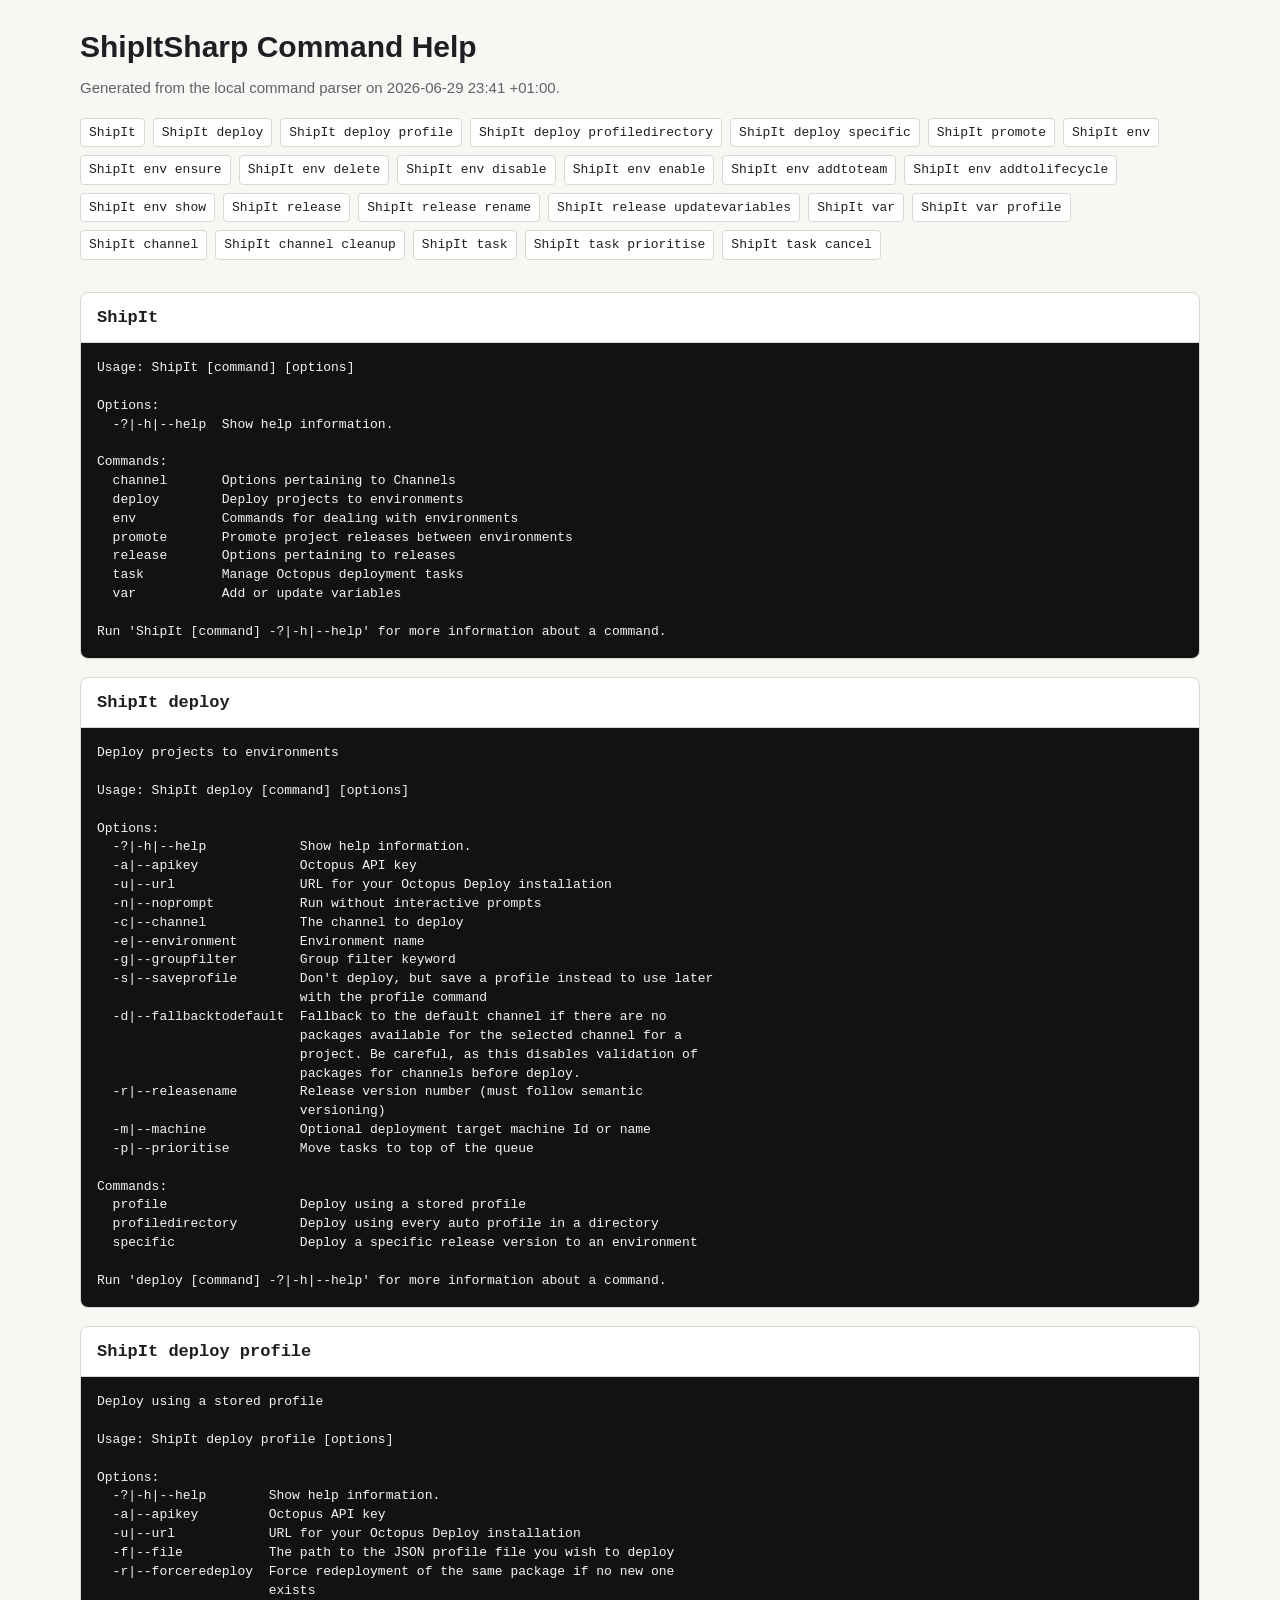
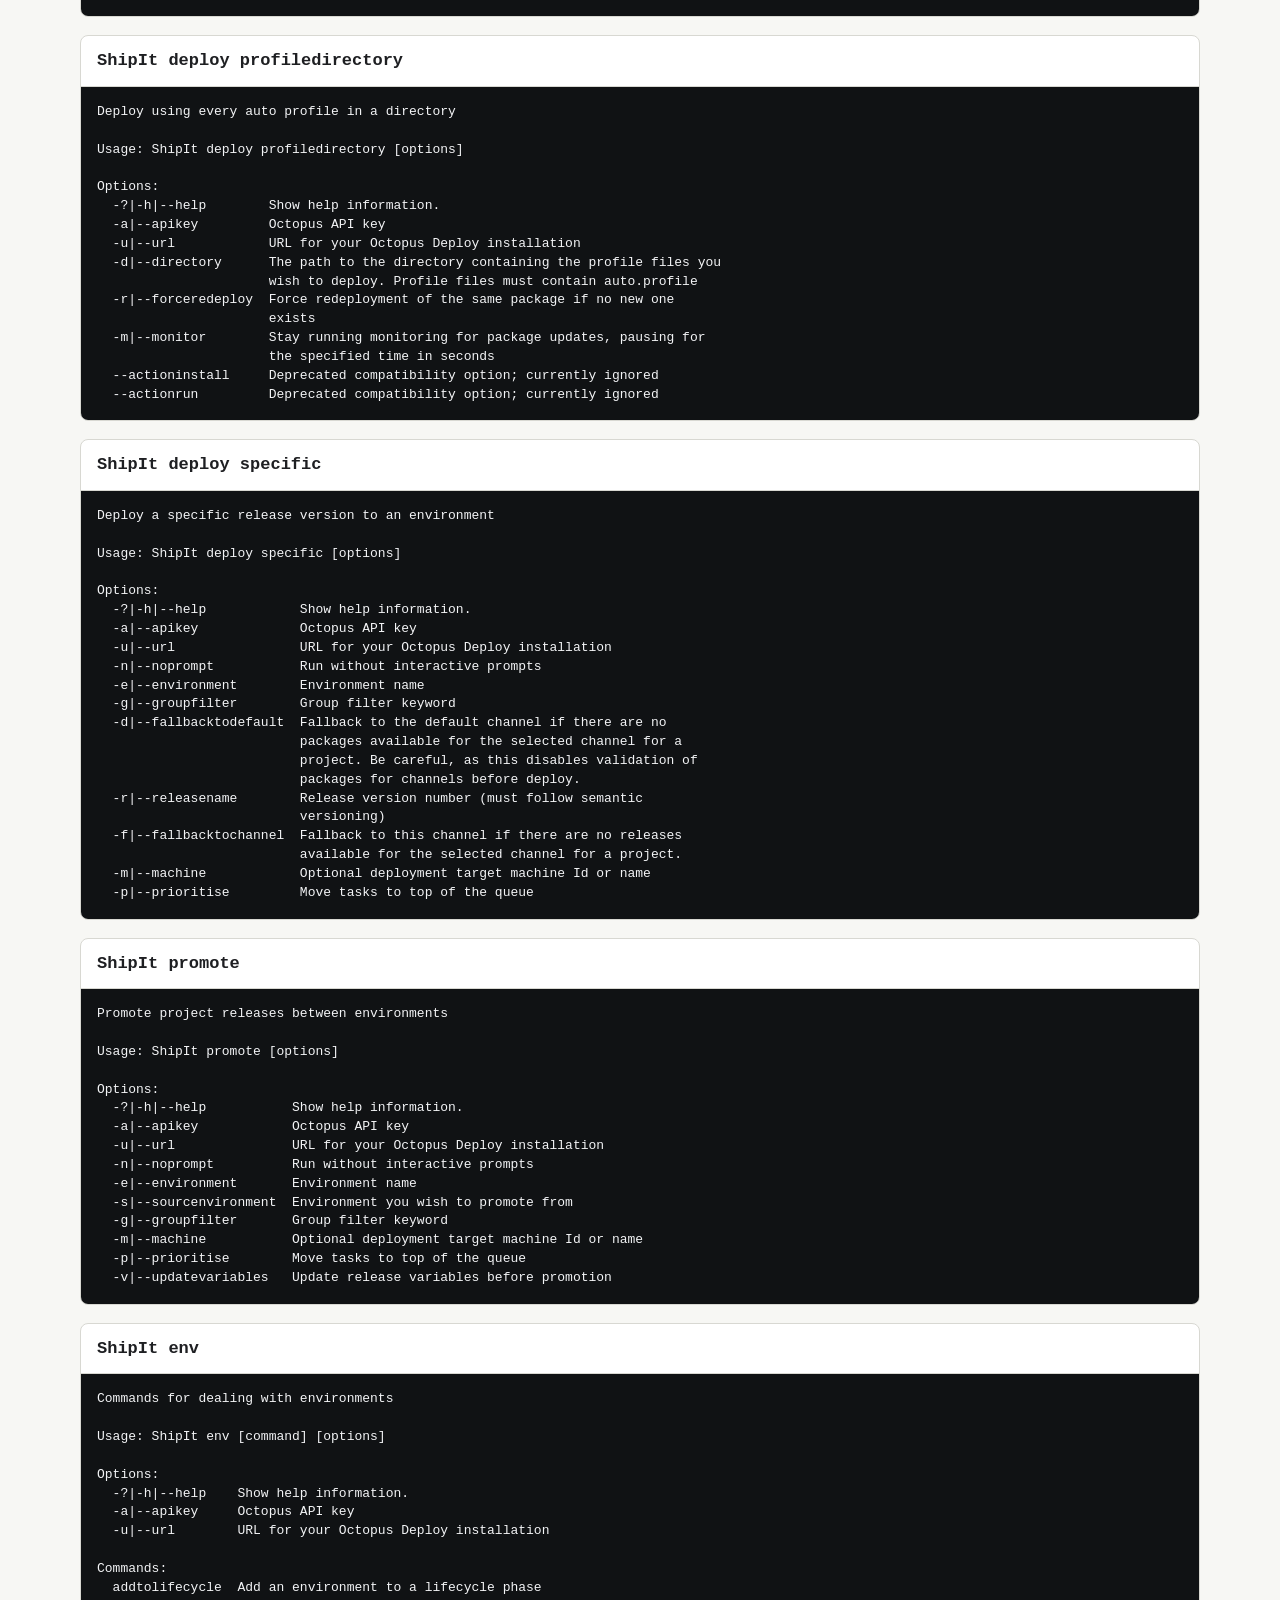
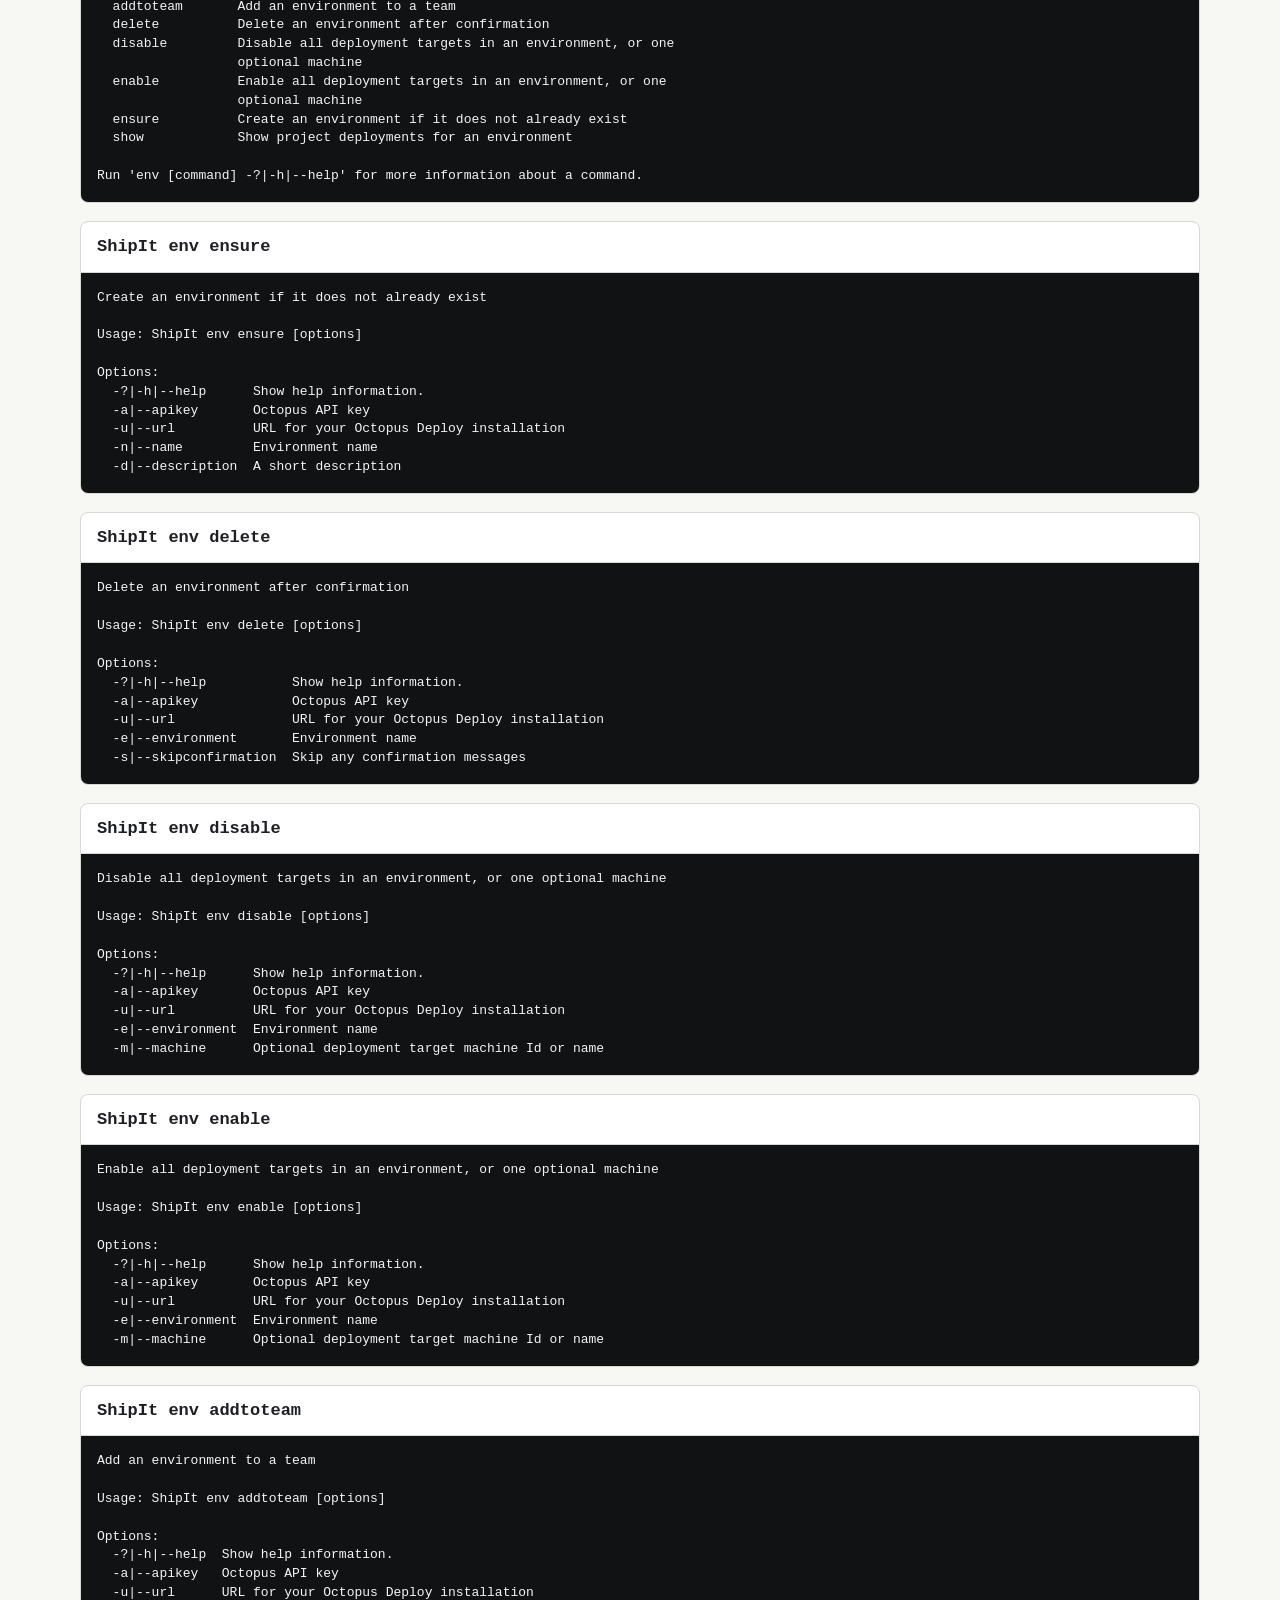
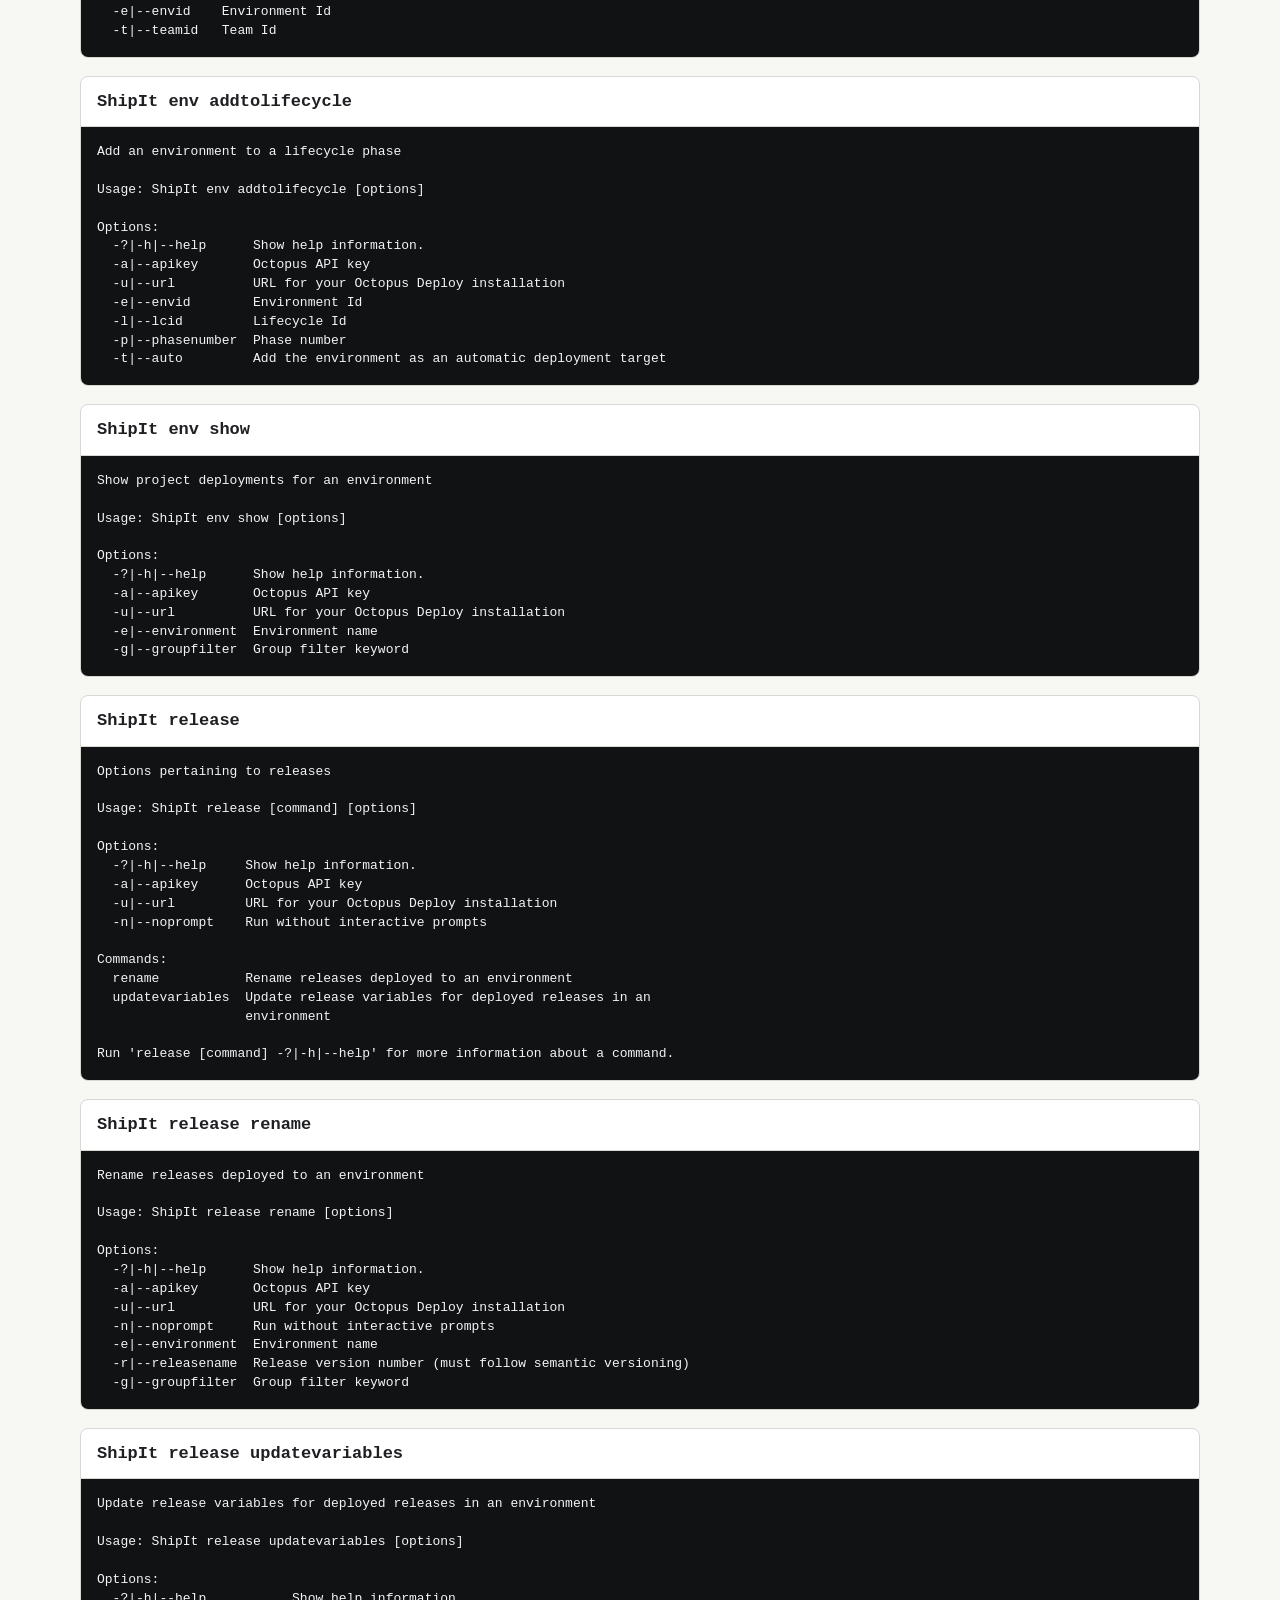
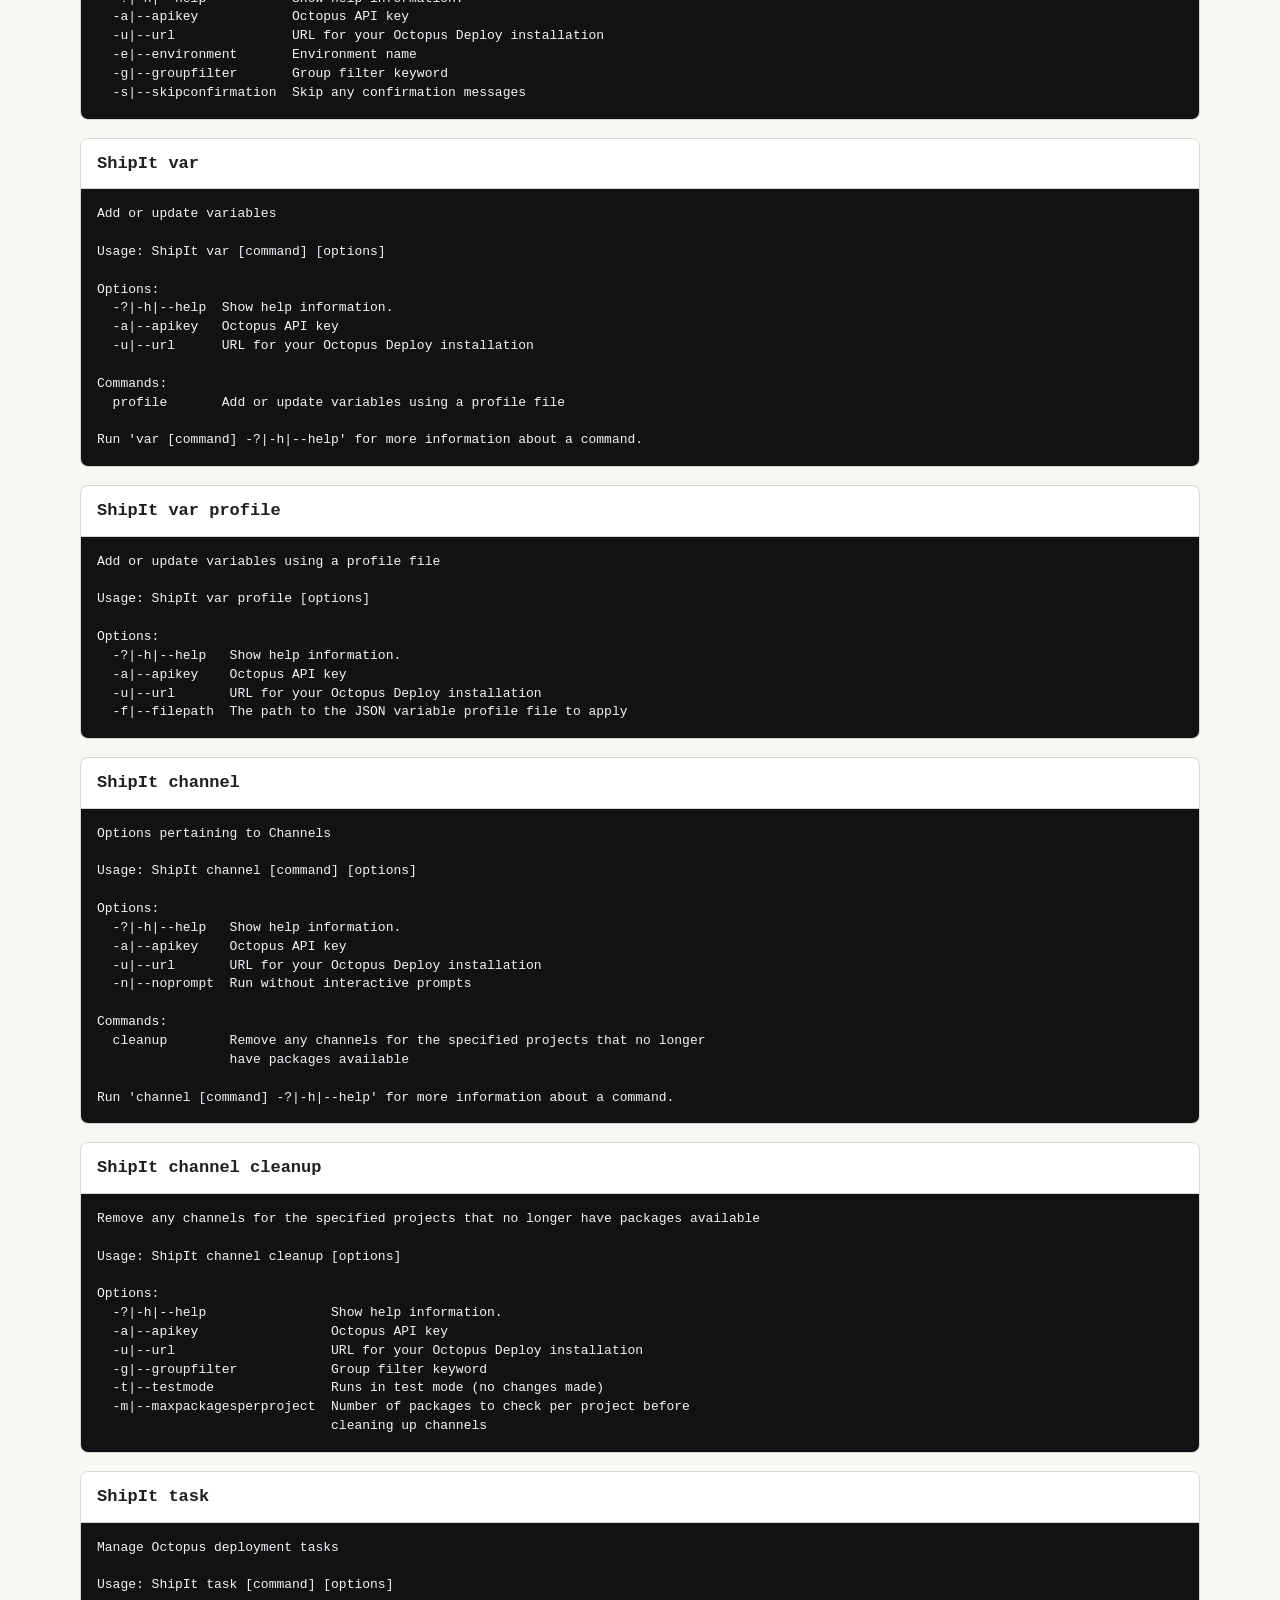
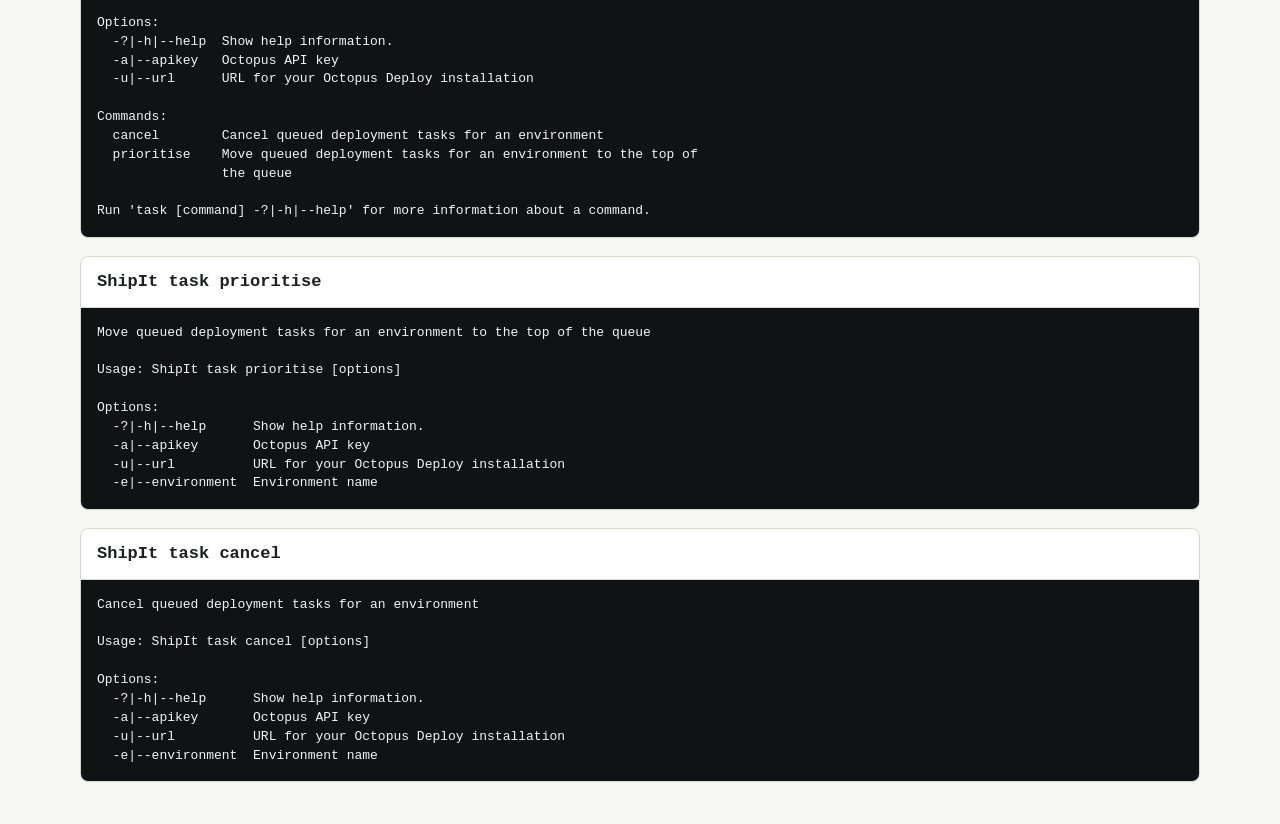
==== docs/command-help.html @ e563036b "Document command help output" ====
<!doctype html>
<html lang="en">
<head>
  <meta charset="utf-8">
  <meta name="viewport" content="width=device-width, initial-scale=1">
  <title>ShipItSharp Command Help</title>
  <style>
    :root { color-scheme: light dark; --bg: #f7f7f4; --text: #1e1f22; --muted: #5f6368; --panel: #ffffff; --border: #d8d8d2; --code: #101214; --codeText: #f3f4f6; }
    @media (prefers-color-scheme: dark) { :root { --bg: #151719; --text: #f1f3f4; --muted: #a8adb2; --panel: #202327; --border: #34383d; --code: #0b0d0f; --codeText: #e8eaed; } }
    body { margin: 0; font: 15px/1.5 -apple-system, BlinkMacSystemFont, 'Segoe UI', sans-serif; background: var(--bg); color: var(--text); }
    header, main { max-width: 1120px; margin: 0 auto; padding: 24px; }
    header { padding-bottom: 8px; }
    h1 { margin: 0 0 8px; font-size: 30px; }
    .meta { color: var(--muted); margin: 0; }
    nav { display: flex; flex-wrap: wrap; gap: 8px; margin-top: 18px; }
    nav a { color: inherit; text-decoration: none; border: 1px solid var(--border); background: var(--panel); border-radius: 4px; padding: 4px 8px; font-family: ui-monospace, SFMono-Regular, Menlo, monospace; font-size: 13px; }
    section { background: var(--panel); border: 1px solid var(--border); border-radius: 8px; margin: 0 0 18px; overflow: hidden; }
    h2 { margin: 0; padding: 12px 16px; border-bottom: 1px solid var(--border); font-size: 17px; font-family: ui-monospace, SFMono-Regular, Menlo, monospace; }
    pre { margin: 0; padding: 16px; overflow: auto; background: var(--code); color: var(--codeText); font: 13px/1.45 ui-monospace, SFMono-Regular, Menlo, Consolas, monospace; }
  </style>
</head>
<body>
  <header>
    <h1>ShipItSharp Command Help</h1>
    <p class="meta">Generated from the local command parser on 2026-06-29 23:41 &#x2B;01:00.</p>
    <nav>
      <a href="#root">ShipIt</a>
      <a href="#deploy">ShipIt deploy</a>
      <a href="#deploy-profile">ShipIt deploy profile</a>
      <a href="#deploy-profiledirectory">ShipIt deploy profiledirectory</a>
      <a href="#deploy-specific">ShipIt deploy specific</a>
      <a href="#promote">ShipIt promote</a>
      <a href="#env">ShipIt env</a>
      <a href="#env-ensure">ShipIt env ensure</a>
      <a href="#env-delete">ShipIt env delete</a>
      <a href="#env-disable">ShipIt env disable</a>
      <a href="#env-enable">ShipIt env enable</a>
      <a href="#env-addtoteam">ShipIt env addtoteam</a>
      <a href="#env-addtolifecycle">ShipIt env addtolifecycle</a>
      <a href="#env-show">ShipIt env show</a>
      <a href="#release">ShipIt release</a>
      <a href="#release-rename">ShipIt release rename</a>
      <a href="#release-updatevariables">ShipIt release updatevariables</a>
      <a href="#var">ShipIt var</a>
      <a href="#var-profile">ShipIt var profile</a>
      <a href="#channel">ShipIt channel</a>
      <a href="#channel-cleanup">ShipIt channel cleanup</a>
      <a href="#task">ShipIt task</a>
      <a href="#task-prioritise">ShipIt task prioritise</a>
      <a href="#task-cancel">ShipIt task cancel</a>
    </nav>
  </header>
  <main>
    <section id="root">
      <h2>ShipIt</h2>
      <pre>Usage: ShipIt [command] [options]&#xA;&#xA;Options:&#xA;  -?|-h|--help  Show help information.&#xA;&#xA;Commands:&#xA;  channel       Options pertaining to Channels&#xA;  deploy        Deploy projects to environments&#xA;  env           Commands for dealing with environments&#xA;  promote       Promote project releases between environments&#xA;  release       Options pertaining to releases&#xA;  task          Manage Octopus deployment tasks&#xA;  var           Add or update variables&#xA;&#xA;Run &#x27;ShipIt [command] -?|-h|--help&#x27; for more information about a command.</pre>
    </section>
    <section id="deploy">
      <h2>ShipIt deploy</h2>
      <pre>Deploy projects to environments&#xA;&#xA;Usage: ShipIt deploy [command] [options]&#xA;&#xA;Options:&#xA;  -?|-h|--help            Show help information.&#xA;  -a|--apikey             Octopus API key&#xA;  -u|--url                URL for your Octopus Deploy installation&#xA;  -n|--noprompt           Run without interactive prompts&#xA;  -c|--channel            The channel to deploy&#xA;  -e|--environment        Environment name&#xA;  -g|--groupfilter        Group filter keyword&#xA;  -s|--saveprofile        Don&#x27;t deploy, but save a profile instead to use later&#xA;                          with the profile command&#xA;  -d|--fallbacktodefault  Fallback to the default channel if there are no&#xA;                          packages available for the selected channel for a&#xA;                          project. Be careful, as this disables validation of&#xA;                          packages for channels before deploy.&#xA;  -r|--releasename        Release version number (must follow semantic&#xA;                          versioning)&#xA;  -m|--machine            Optional deployment target machine Id or name&#xA;  -p|--prioritise         Move tasks to top of the queue&#xA;&#xA;Commands:&#xA;  profile                 Deploy using a stored profile&#xA;  profiledirectory        Deploy using every auto profile in a directory&#xA;  specific                Deploy a specific release version to an environment&#xA;&#xA;Run &#x27;deploy [command] -?|-h|--help&#x27; for more information about a command.</pre>
    </section>
    <section id="deploy-profile">
      <h2>ShipIt deploy profile</h2>
      <pre>Deploy using a stored profile&#xA;&#xA;Usage: ShipIt deploy profile [options]&#xA;&#xA;Options:&#xA;  -?|-h|--help        Show help information.&#xA;  -a|--apikey         Octopus API key&#xA;  -u|--url            URL for your Octopus Deploy installation&#xA;  -f|--file           The path to the JSON profile file you wish to deploy&#xA;  -r|--forceredeploy  Force redeployment of the same package if no new one&#xA;                      exists</pre>
    </section>
    <section id="deploy-profiledirectory">
      <h2>ShipIt deploy profiledirectory</h2>
      <pre>Deploy using every auto profile in a directory&#xA;&#xA;Usage: ShipIt deploy profiledirectory [options]&#xA;&#xA;Options:&#xA;  -?|-h|--help        Show help information.&#xA;  -a|--apikey         Octopus API key&#xA;  -u|--url            URL for your Octopus Deploy installation&#xA;  -d|--directory      The path to the directory containing the profile files you&#xA;                      wish to deploy. Profile files must contain auto.profile&#xA;  -r|--forceredeploy  Force redeployment of the same package if no new one&#xA;                      exists&#xA;  -m|--monitor        Stay running monitoring for package updates, pausing for&#xA;                      the specified time in seconds&#xA;  --actioninstall     Deprecated compatibility option; currently ignored&#xA;  --actionrun         Deprecated compatibility option; currently ignored</pre>
    </section>
    <section id="deploy-specific">
      <h2>ShipIt deploy specific</h2>
      <pre>Deploy a specific release version to an environment&#xA;&#xA;Usage: ShipIt deploy specific [options]&#xA;&#xA;Options:&#xA;  -?|-h|--help            Show help information.&#xA;  -a|--apikey             Octopus API key&#xA;  -u|--url                URL for your Octopus Deploy installation&#xA;  -n|--noprompt           Run without interactive prompts&#xA;  -e|--environment        Environment name&#xA;  -g|--groupfilter        Group filter keyword&#xA;  -d|--fallbacktodefault  Fallback to the default channel if there are no&#xA;                          packages available for the selected channel for a&#xA;                          project. Be careful, as this disables validation of&#xA;                          packages for channels before deploy.&#xA;  -r|--releasename        Release version number (must follow semantic&#xA;                          versioning)&#xA;  -f|--fallbacktochannel  Fallback to this channel if there are no releases&#xA;                          available for the selected channel for a project.&#xA;  -m|--machine            Optional deployment target machine Id or name&#xA;  -p|--prioritise         Move tasks to top of the queue</pre>
    </section>
    <section id="promote">
      <h2>ShipIt promote</h2>
      <pre>Promote project releases between environments&#xA;&#xA;Usage: ShipIt promote [options]&#xA;&#xA;Options:&#xA;  -?|-h|--help           Show help information.&#xA;  -a|--apikey            Octopus API key&#xA;  -u|--url               URL for your Octopus Deploy installation&#xA;  -n|--noprompt          Run without interactive prompts&#xA;  -e|--environment       Environment name&#xA;  -s|--sourcenvironment  Environment you wish to promote from&#xA;  -g|--groupfilter       Group filter keyword&#xA;  -m|--machine           Optional deployment target machine Id or name&#xA;  -p|--prioritise        Move tasks to top of the queue&#xA;  -v|--updatevariables   Update release variables before promotion</pre>
    </section>
    <section id="env">
      <h2>ShipIt env</h2>
      <pre>Commands for dealing with environments&#xA;&#xA;Usage: ShipIt env [command] [options]&#xA;&#xA;Options:&#xA;  -?|-h|--help    Show help information.&#xA;  -a|--apikey     Octopus API key&#xA;  -u|--url        URL for your Octopus Deploy installation&#xA;&#xA;Commands:&#xA;  addtolifecycle  Add an environment to a lifecycle phase&#xA;  addtoteam       Add an environment to a team&#xA;  delete          Delete an environment after confirmation&#xA;  disable         Disable all deployment targets in an environment, or one&#xA;                  optional machine&#xA;  enable          Enable all deployment targets in an environment, or one&#xA;                  optional machine&#xA;  ensure          Create an environment if it does not already exist&#xA;  show            Show project deployments for an environment&#xA;&#xA;Run &#x27;env [command] -?|-h|--help&#x27; for more information about a command.</pre>
    </section>
    <section id="env-ensure">
      <h2>ShipIt env ensure</h2>
      <pre>Create an environment if it does not already exist&#xA;&#xA;Usage: ShipIt env ensure [options]&#xA;&#xA;Options:&#xA;  -?|-h|--help      Show help information.&#xA;  -a|--apikey       Octopus API key&#xA;  -u|--url          URL for your Octopus Deploy installation&#xA;  -n|--name         Environment name&#xA;  -d|--description  A short description</pre>
    </section>
    <section id="env-delete">
      <h2>ShipIt env delete</h2>
      <pre>Delete an environment after confirmation&#xA;&#xA;Usage: ShipIt env delete [options]&#xA;&#xA;Options:&#xA;  -?|-h|--help           Show help information.&#xA;  -a|--apikey            Octopus API key&#xA;  -u|--url               URL for your Octopus Deploy installation&#xA;  -e|--environment       Environment name&#xA;  -s|--skipconfirmation  Skip any confirmation messages</pre>
    </section>
    <section id="env-disable">
      <h2>ShipIt env disable</h2>
      <pre>Disable all deployment targets in an environment, or one optional machine&#xA;&#xA;Usage: ShipIt env disable [options]&#xA;&#xA;Options:&#xA;  -?|-h|--help      Show help information.&#xA;  -a|--apikey       Octopus API key&#xA;  -u|--url          URL for your Octopus Deploy installation&#xA;  -e|--environment  Environment name&#xA;  -m|--machine      Optional deployment target machine Id or name</pre>
    </section>
    <section id="env-enable">
      <h2>ShipIt env enable</h2>
      <pre>Enable all deployment targets in an environment, or one optional machine&#xA;&#xA;Usage: ShipIt env enable [options]&#xA;&#xA;Options:&#xA;  -?|-h|--help      Show help information.&#xA;  -a|--apikey       Octopus API key&#xA;  -u|--url          URL for your Octopus Deploy installation&#xA;  -e|--environment  Environment name&#xA;  -m|--machine      Optional deployment target machine Id or name</pre>
    </section>
    <section id="env-addtoteam">
      <h2>ShipIt env addtoteam</h2>
      <pre>Add an environment to a team&#xA;&#xA;Usage: ShipIt env addtoteam [options]&#xA;&#xA;Options:&#xA;  -?|-h|--help  Show help information.&#xA;  -a|--apikey   Octopus API key&#xA;  -u|--url      URL for your Octopus Deploy installation&#xA;  -e|--envid    Environment Id&#xA;  -t|--teamid   Team Id</pre>
    </section>
    <section id="env-addtolifecycle">
      <h2>ShipIt env addtolifecycle</h2>
      <pre>Add an environment to a lifecycle phase&#xA;&#xA;Usage: ShipIt env addtolifecycle [options]&#xA;&#xA;Options:&#xA;  -?|-h|--help      Show help information.&#xA;  -a|--apikey       Octopus API key&#xA;  -u|--url          URL for your Octopus Deploy installation&#xA;  -e|--envid        Environment Id&#xA;  -l|--lcid         Lifecycle Id&#xA;  -p|--phasenumber  Phase number&#xA;  -t|--auto         Add the environment as an automatic deployment target</pre>
    </section>
    <section id="env-show">
      <h2>ShipIt env show</h2>
      <pre>Show project deployments for an environment&#xA;&#xA;Usage: ShipIt env show [options]&#xA;&#xA;Options:&#xA;  -?|-h|--help      Show help information.&#xA;  -a|--apikey       Octopus API key&#xA;  -u|--url          URL for your Octopus Deploy installation&#xA;  -e|--environment  Environment name&#xA;  -g|--groupfilter  Group filter keyword</pre>
    </section>
    <section id="release">
      <h2>ShipIt release</h2>
      <pre>Options pertaining to releases&#xA;&#xA;Usage: ShipIt release [command] [options]&#xA;&#xA;Options:&#xA;  -?|-h|--help     Show help information.&#xA;  -a|--apikey      Octopus API key&#xA;  -u|--url         URL for your Octopus Deploy installation&#xA;  -n|--noprompt    Run without interactive prompts&#xA;&#xA;Commands:&#xA;  rename           Rename releases deployed to an environment&#xA;  updatevariables  Update release variables for deployed releases in an&#xA;                   environment&#xA;&#xA;Run &#x27;release [command] -?|-h|--help&#x27; for more information about a command.</pre>
    </section>
    <section id="release-rename">
      <h2>ShipIt release rename</h2>
      <pre>Rename releases deployed to an environment&#xA;&#xA;Usage: ShipIt release rename [options]&#xA;&#xA;Options:&#xA;  -?|-h|--help      Show help information.&#xA;  -a|--apikey       Octopus API key&#xA;  -u|--url          URL for your Octopus Deploy installation&#xA;  -n|--noprompt     Run without interactive prompts&#xA;  -e|--environment  Environment name&#xA;  -r|--releasename  Release version number (must follow semantic versioning)&#xA;  -g|--groupfilter  Group filter keyword</pre>
    </section>
    <section id="release-updatevariables">
      <h2>ShipIt release updatevariables</h2>
      <pre>Update release variables for deployed releases in an environment&#xA;&#xA;Usage: ShipIt release updatevariables [options]&#xA;&#xA;Options:&#xA;  -?|-h|--help           Show help information.&#xA;  -a|--apikey            Octopus API key&#xA;  -u|--url               URL for your Octopus Deploy installation&#xA;  -e|--environment       Environment name&#xA;  -g|--groupfilter       Group filter keyword&#xA;  -s|--skipconfirmation  Skip any confirmation messages</pre>
    </section>
    <section id="var">
      <h2>ShipIt var</h2>
      <pre>Add or update variables&#xA;&#xA;Usage: ShipIt var [command] [options]&#xA;&#xA;Options:&#xA;  -?|-h|--help  Show help information.&#xA;  -a|--apikey   Octopus API key&#xA;  -u|--url      URL for your Octopus Deploy installation&#xA;&#xA;Commands:&#xA;  profile       Add or update variables using a profile file&#xA;&#xA;Run &#x27;var [command] -?|-h|--help&#x27; for more information about a command.</pre>
    </section>
    <section id="var-profile">
      <h2>ShipIt var profile</h2>
      <pre>Add or update variables using a profile file&#xA;&#xA;Usage: ShipIt var profile [options]&#xA;&#xA;Options:&#xA;  -?|-h|--help   Show help information.&#xA;  -a|--apikey    Octopus API key&#xA;  -u|--url       URL for your Octopus Deploy installation&#xA;  -f|--filepath  The path to the JSON variable profile file to apply</pre>
    </section>
    <section id="channel">
      <h2>ShipIt channel</h2>
      <pre>Options pertaining to Channels&#xA;&#xA;Usage: ShipIt channel [command] [options]&#xA;&#xA;Options:&#xA;  -?|-h|--help   Show help information.&#xA;  -a|--apikey    Octopus API key&#xA;  -u|--url       URL for your Octopus Deploy installation&#xA;  -n|--noprompt  Run without interactive prompts&#xA;&#xA;Commands:&#xA;  cleanup        Remove any channels for the specified projects that no longer&#xA;                 have packages available&#xA;&#xA;Run &#x27;channel [command] -?|-h|--help&#x27; for more information about a command.</pre>
    </section>
    <section id="channel-cleanup">
      <h2>ShipIt channel cleanup</h2>
      <pre>Remove any channels for the specified projects that no longer have packages available&#xA;&#xA;Usage: ShipIt channel cleanup [options]&#xA;&#xA;Options:&#xA;  -?|-h|--help                Show help information.&#xA;  -a|--apikey                 Octopus API key&#xA;  -u|--url                    URL for your Octopus Deploy installation&#xA;  -g|--groupfilter            Group filter keyword&#xA;  -t|--testmode               Runs in test mode (no changes made)&#xA;  -m|--maxpackagesperproject  Number of packages to check per project before&#xA;                              cleaning up channels</pre>
    </section>
    <section id="task">
      <h2>ShipIt task</h2>
      <pre>Manage Octopus deployment tasks&#xA;&#xA;Usage: ShipIt task [command] [options]&#xA;&#xA;Options:&#xA;  -?|-h|--help  Show help information.&#xA;  -a|--apikey   Octopus API key&#xA;  -u|--url      URL for your Octopus Deploy installation&#xA;&#xA;Commands:&#xA;  cancel        Cancel queued deployment tasks for an environment&#xA;  prioritise    Move queued deployment tasks for an environment to the top of&#xA;                the queue&#xA;&#xA;Run &#x27;task [command] -?|-h|--help&#x27; for more information about a command.</pre>
    </section>
    <section id="task-prioritise">
      <h2>ShipIt task prioritise</h2>
      <pre>Move queued deployment tasks for an environment to the top of the queue&#xA;&#xA;Usage: ShipIt task prioritise [options]&#xA;&#xA;Options:&#xA;  -?|-h|--help      Show help information.&#xA;  -a|--apikey       Octopus API key&#xA;  -u|--url          URL for your Octopus Deploy installation&#xA;  -e|--environment  Environment name</pre>
    </section>
    <section id="task-cancel">
      <h2>ShipIt task cancel</h2>
      <pre>Cancel queued deployment tasks for an environment&#xA;&#xA;Usage: ShipIt task cancel [options]&#xA;&#xA;Options:&#xA;  -?|-h|--help      Show help information.&#xA;  -a|--apikey       Octopus API key&#xA;  -u|--url          URL for your Octopus Deploy installation&#xA;  -e|--environment  Environment name</pre>
    </section>
  </main>
</body>
</html>
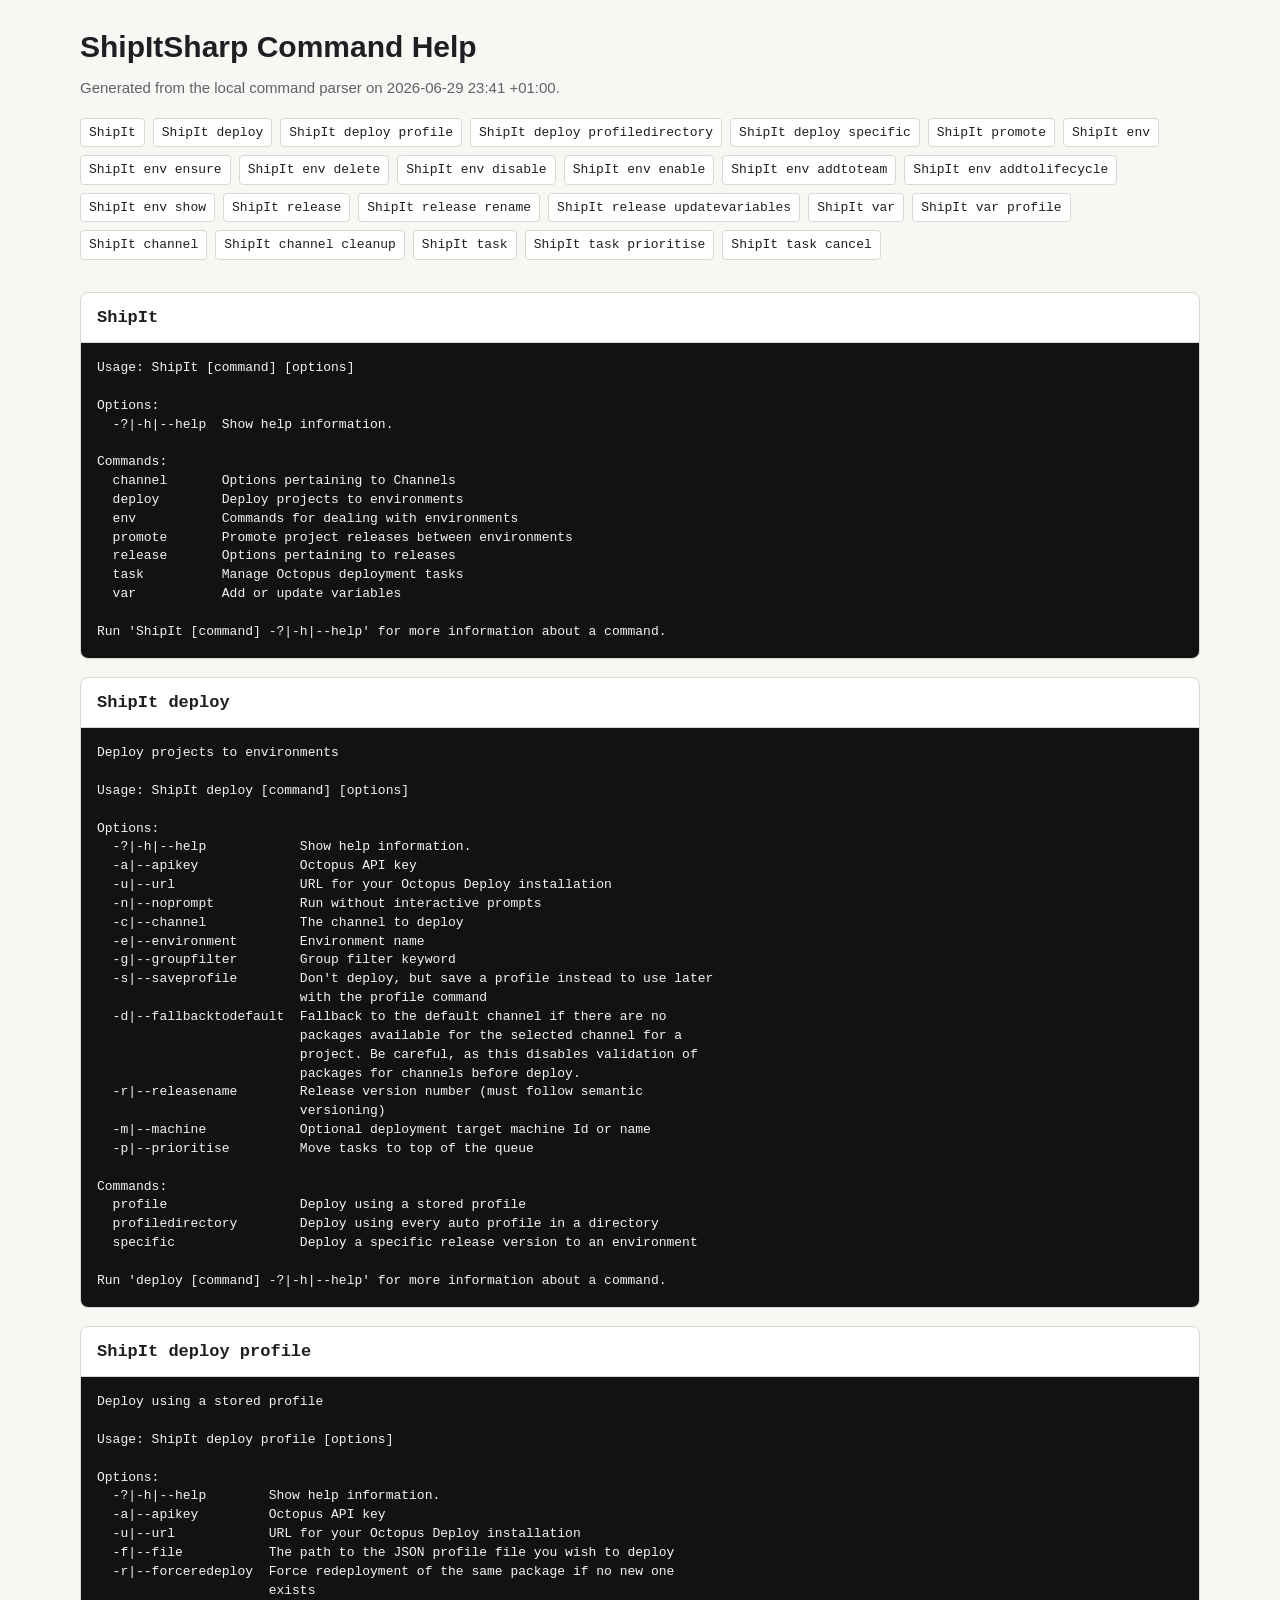
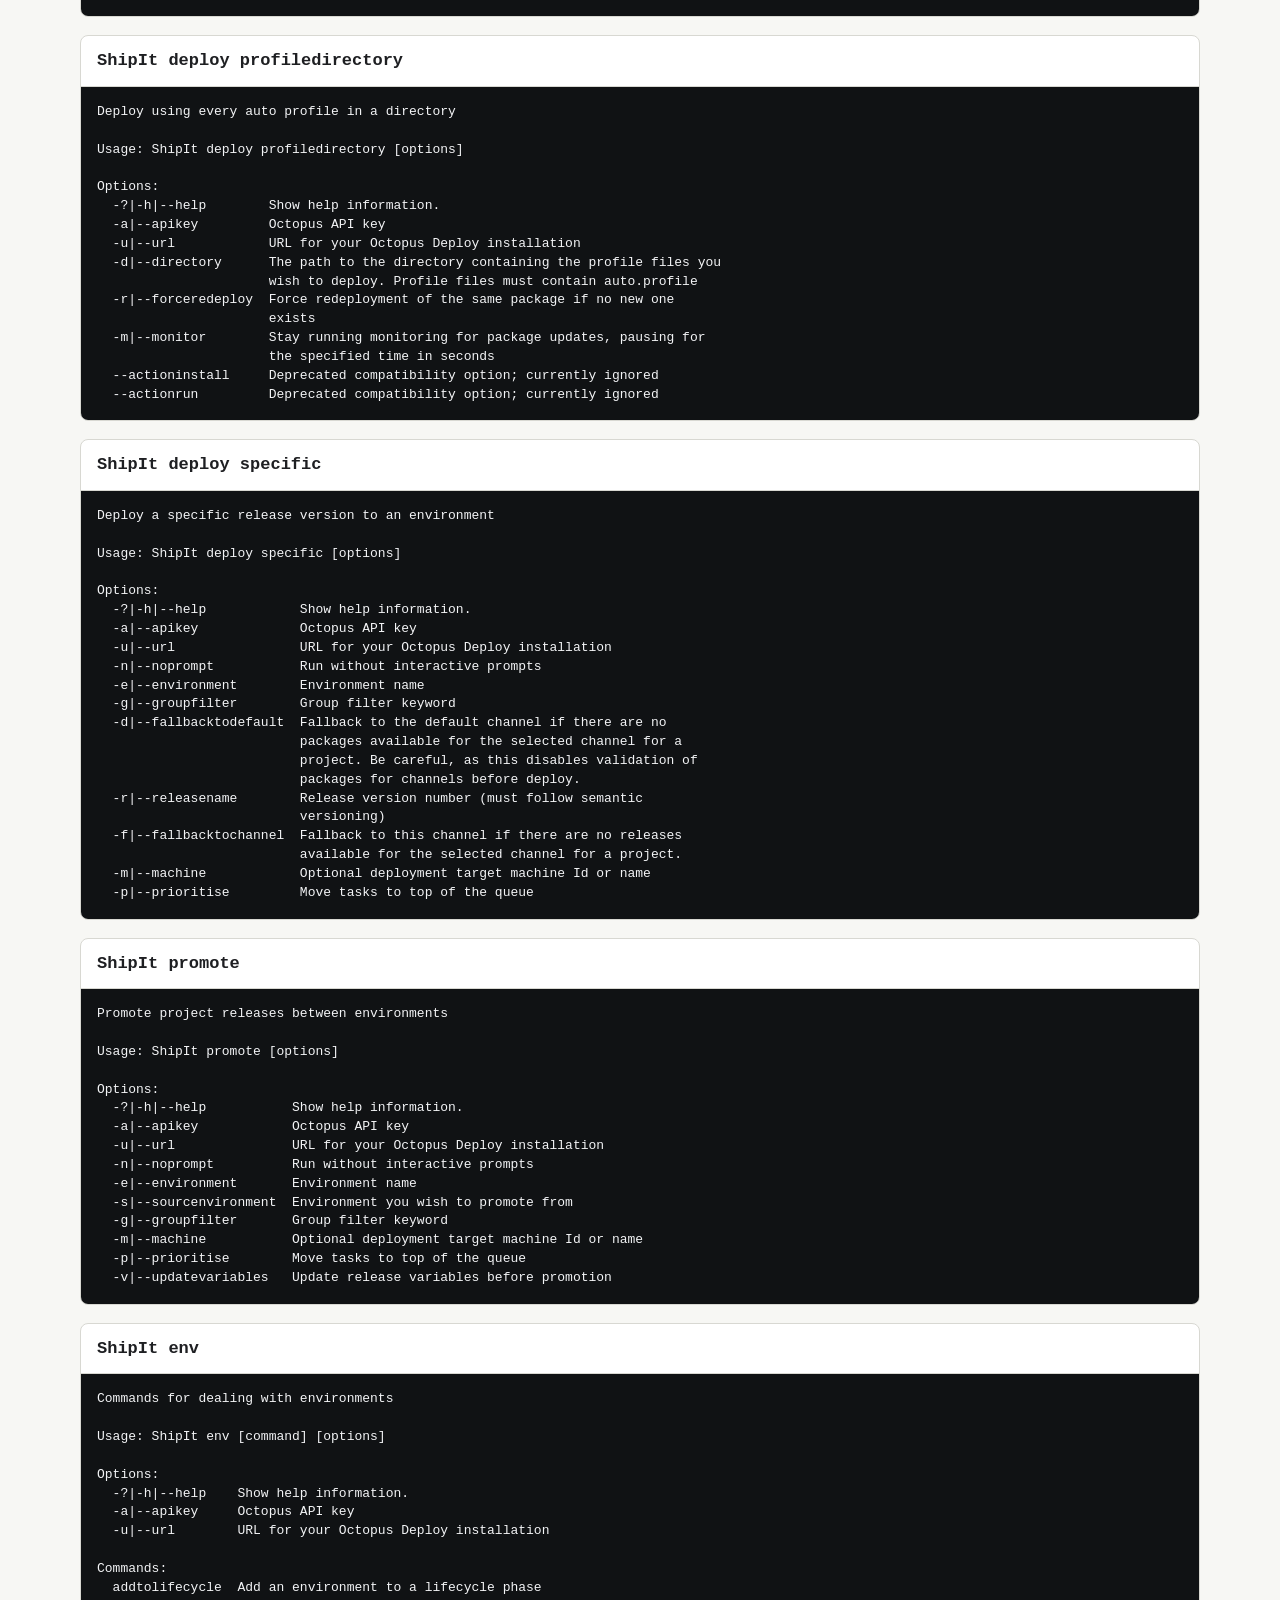
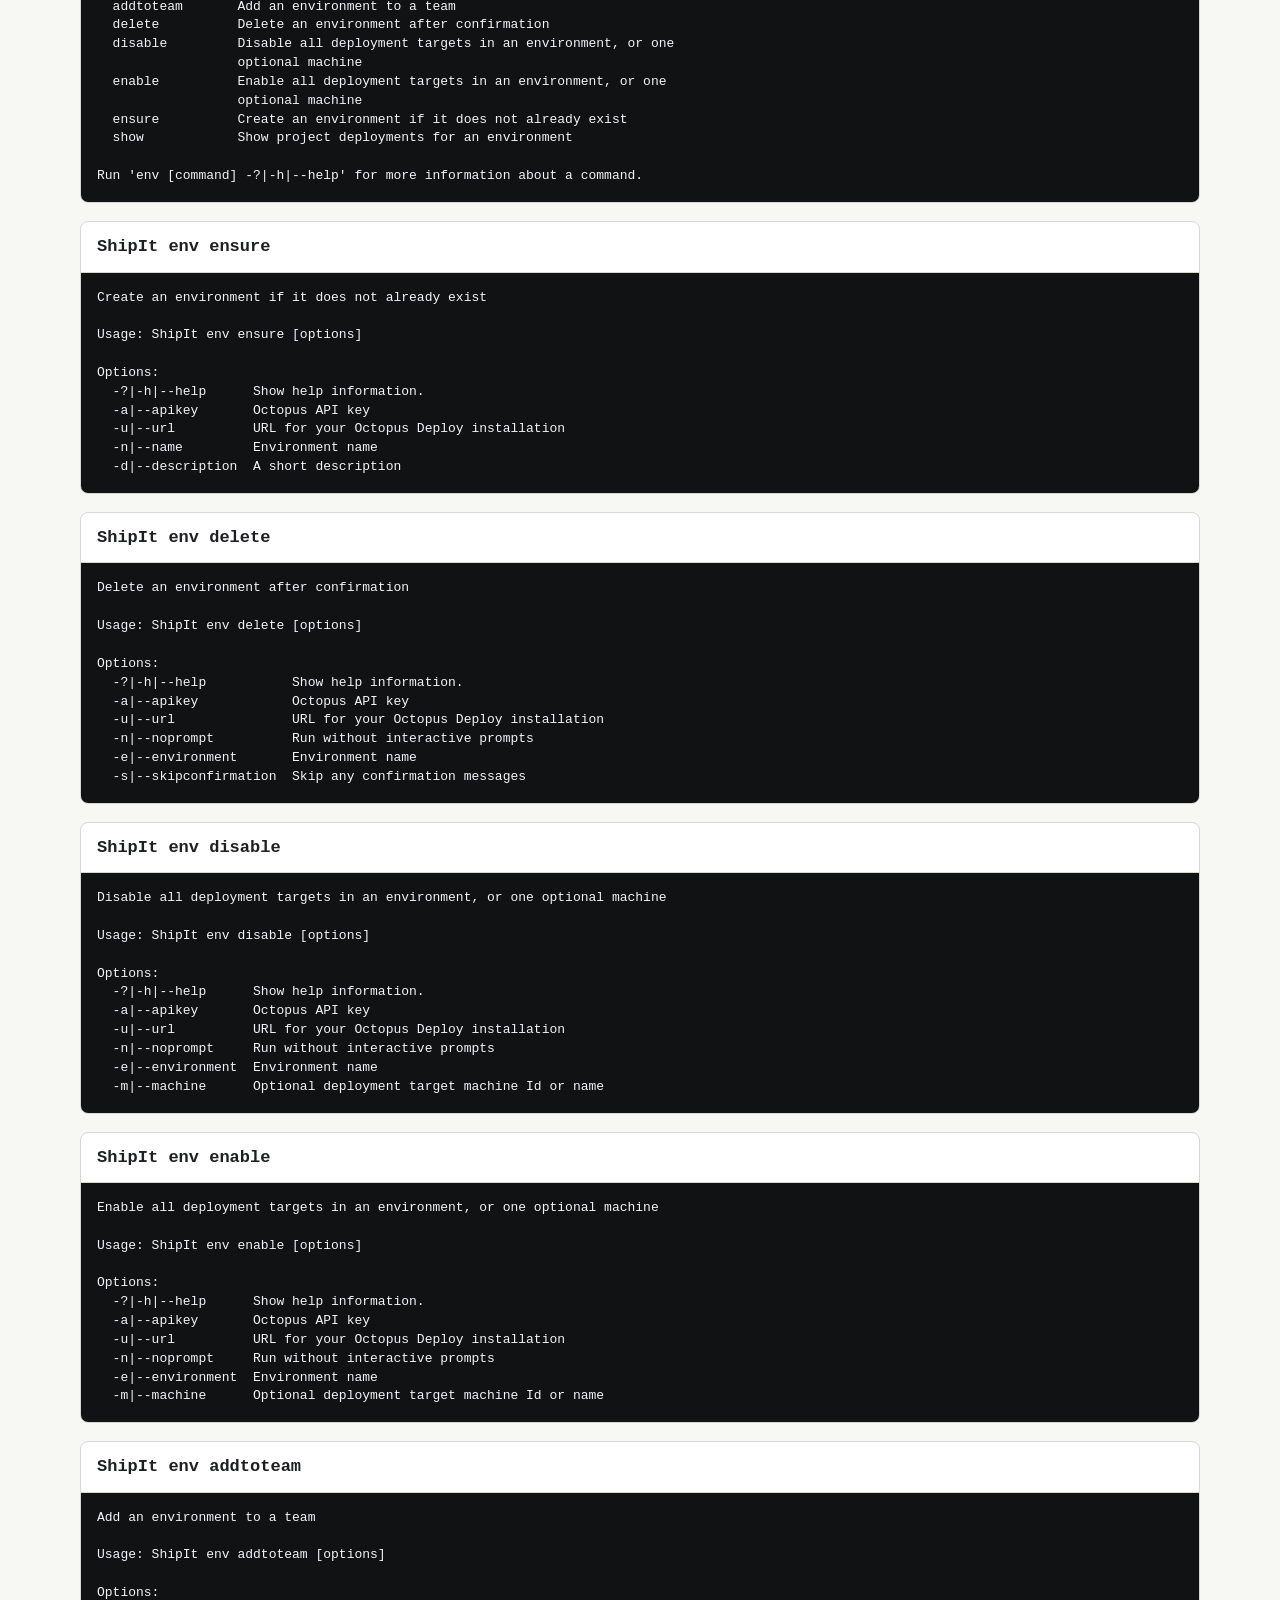
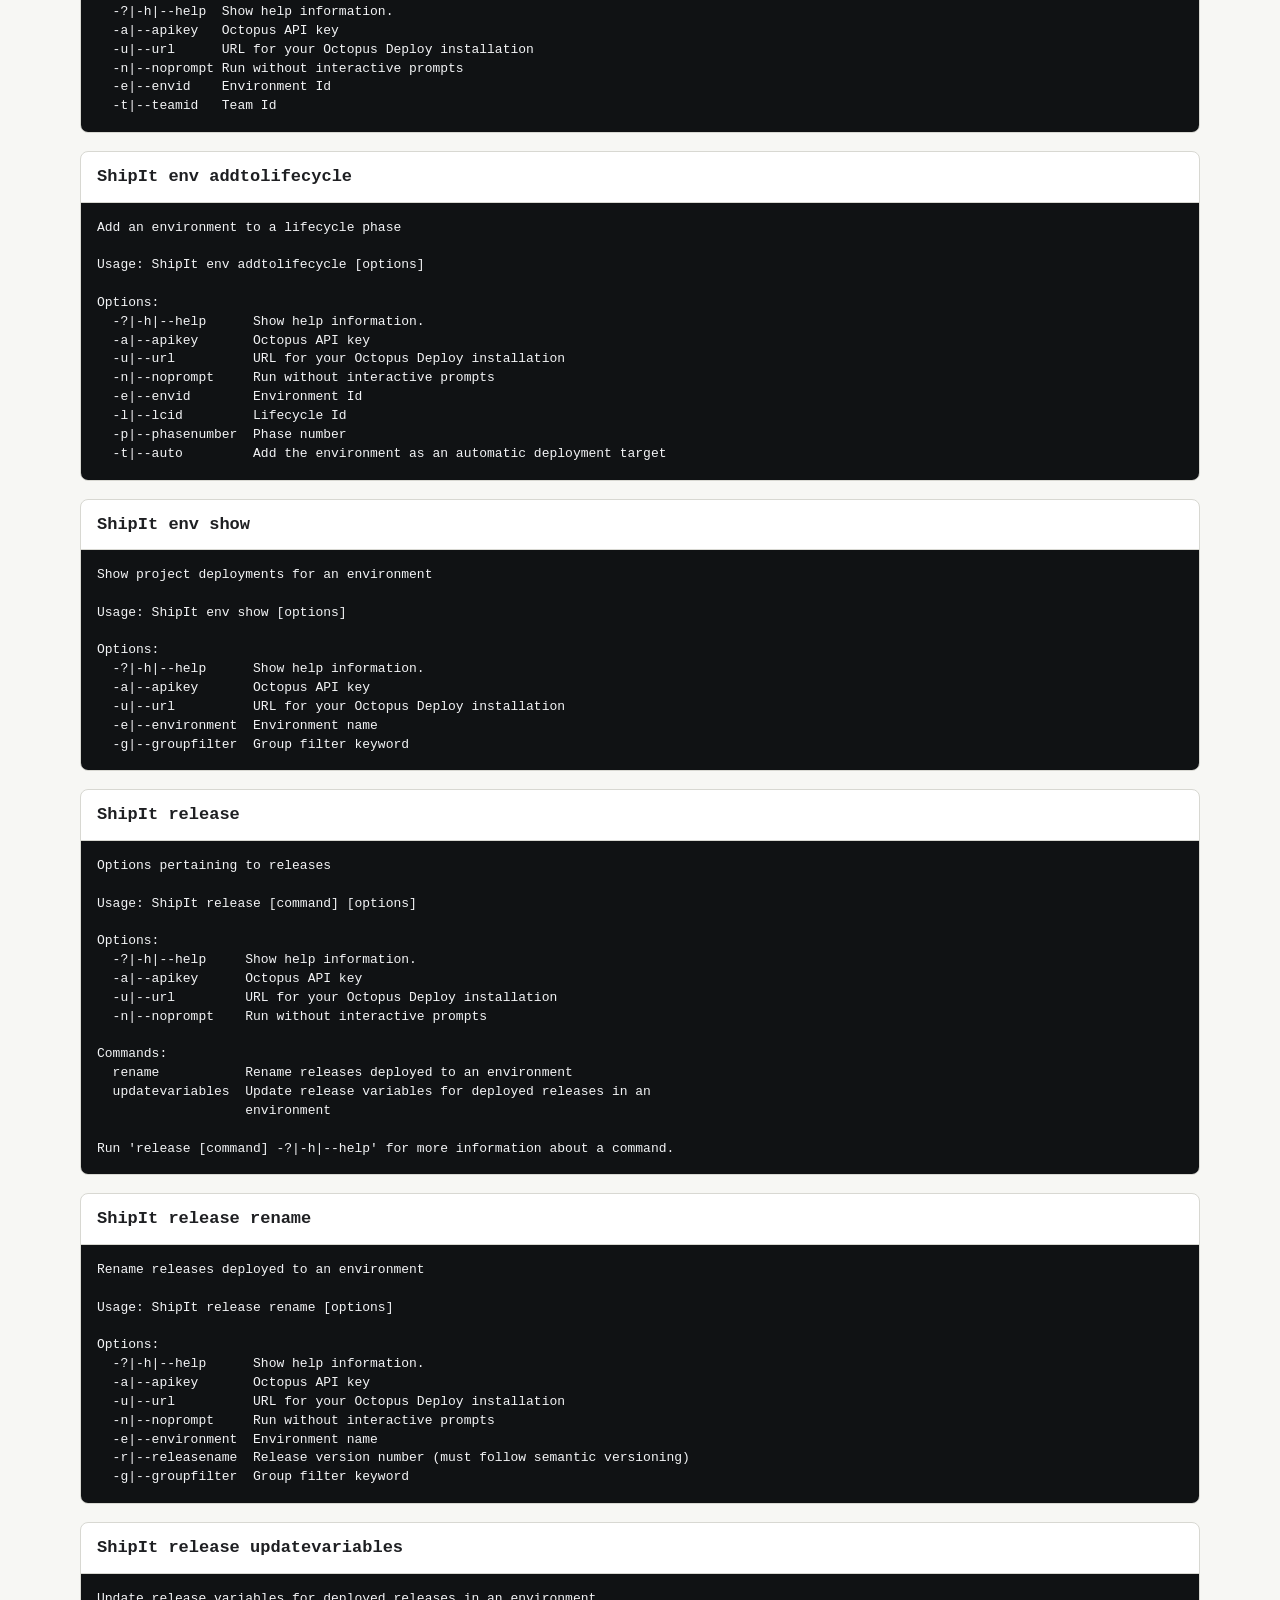
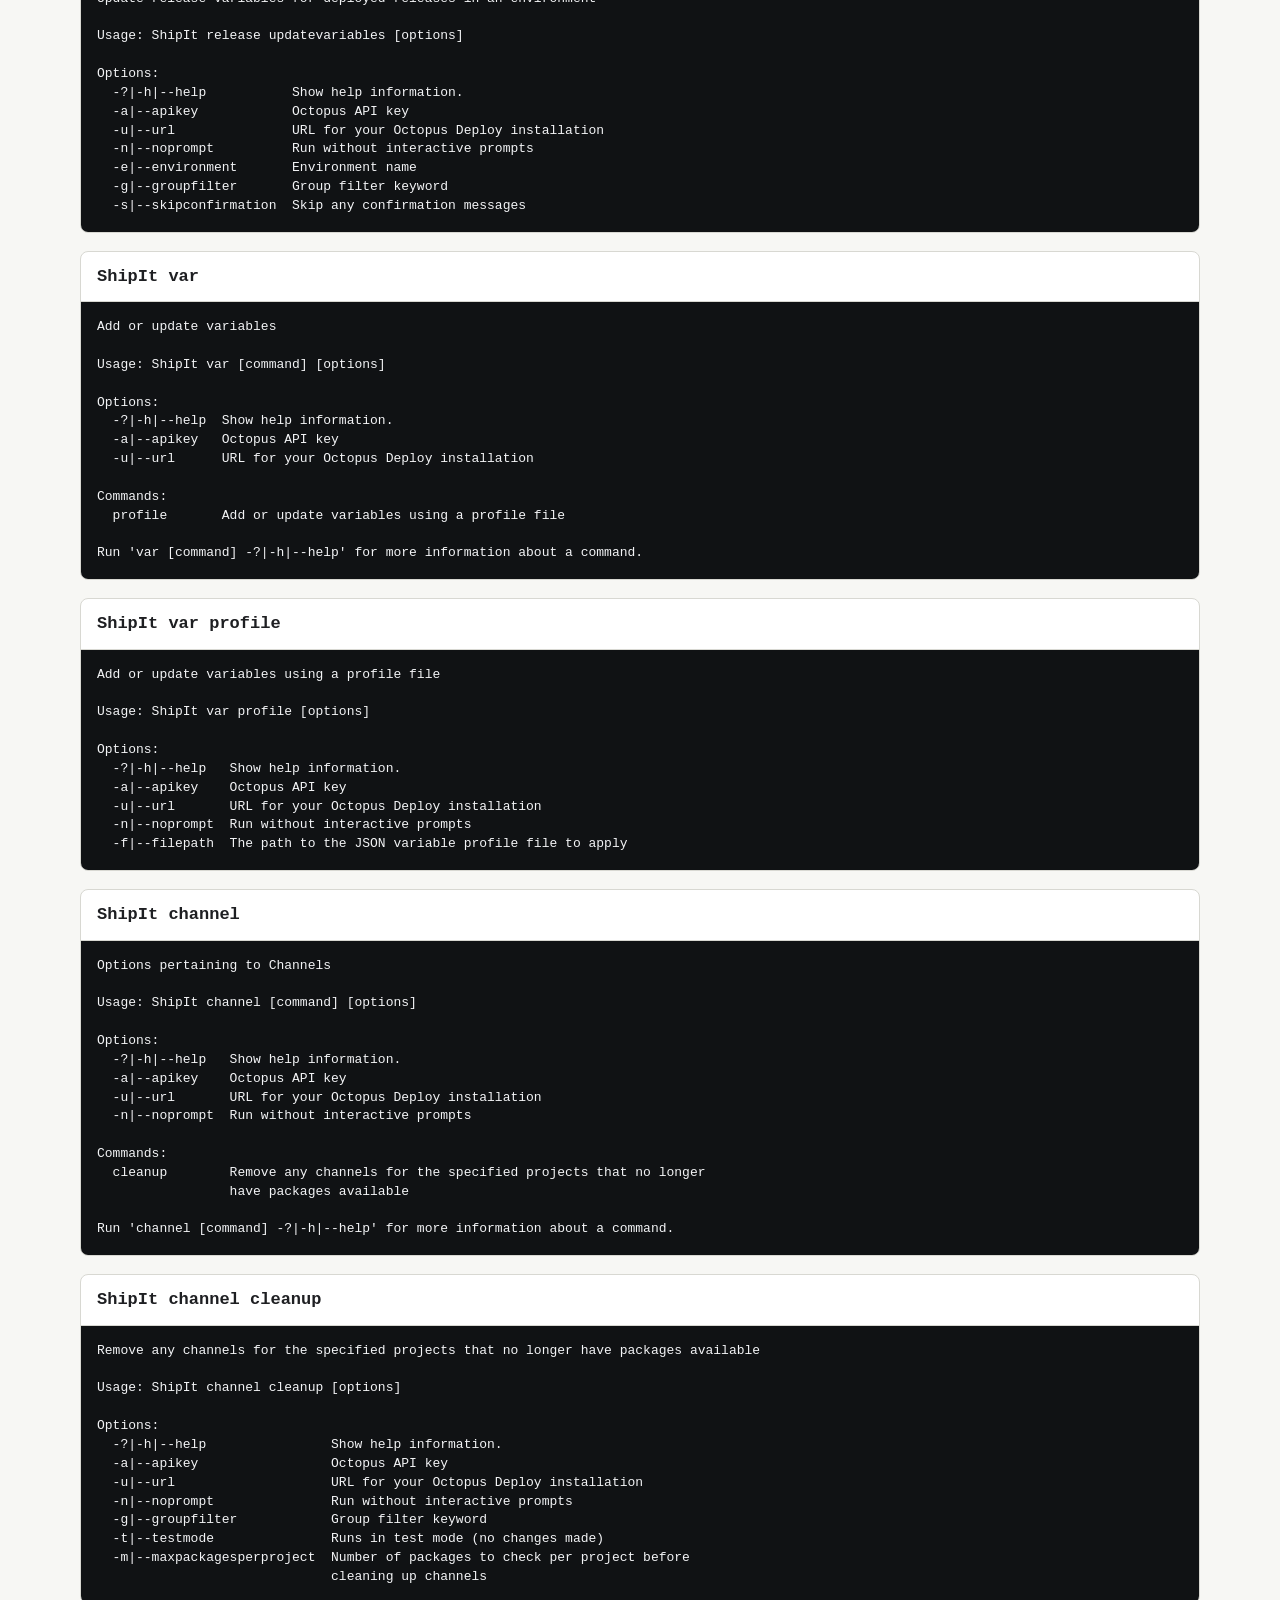
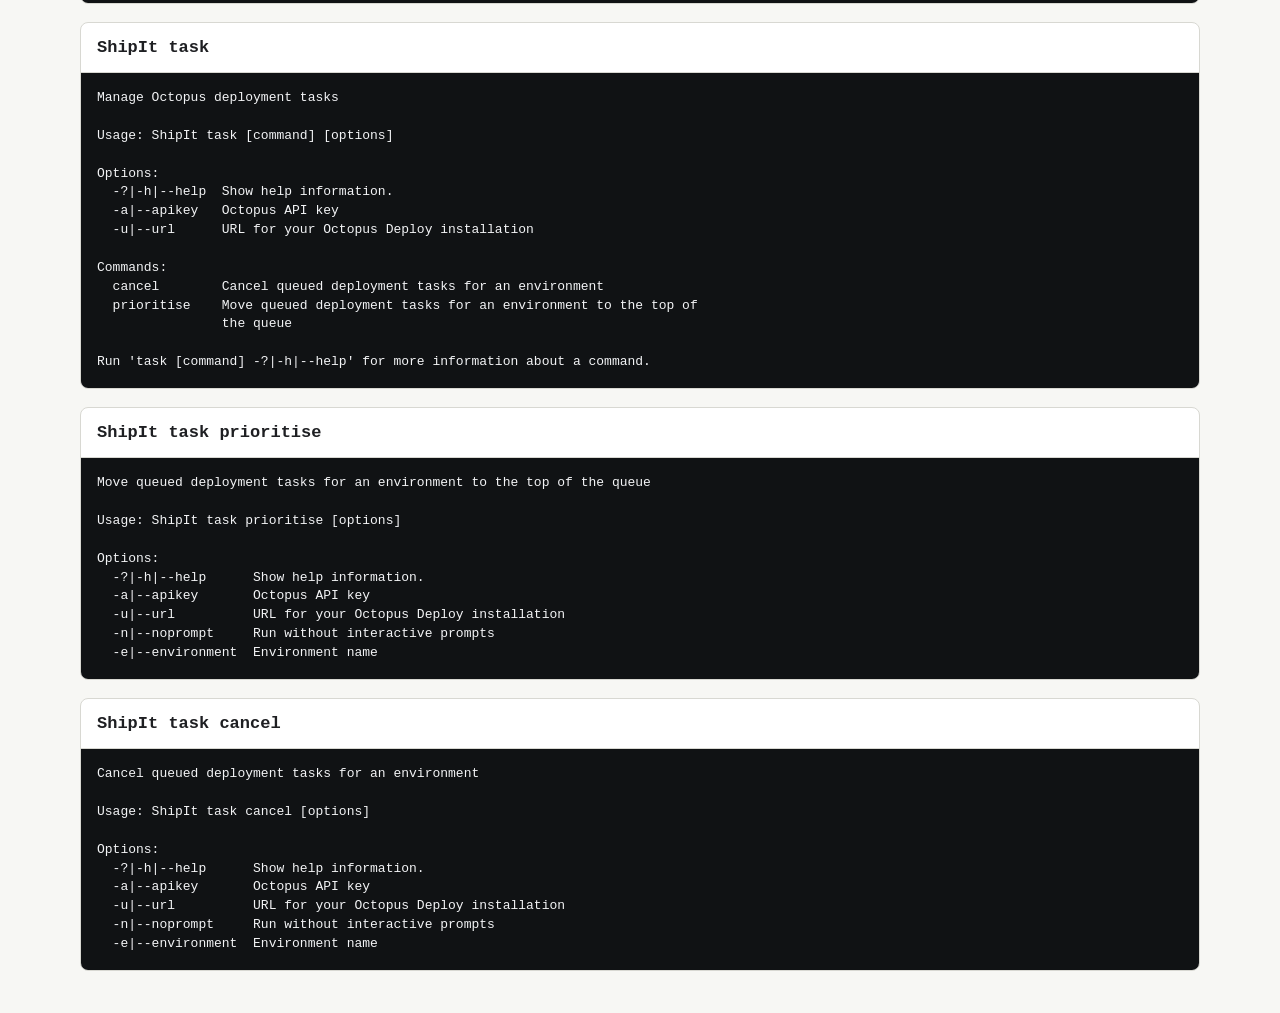
==== commit d224c627: "Require confirmation for state-changing commands" ====
--- a/docs/command-help.html
+++ b/docs/command-help.html
@@ -85,23 +85,23 @@
     </section>
     <section id="env-delete">
       <h2>ShipIt env delete</h2>
-      <pre>Delete an environment after confirmation&#xA;&#xA;Usage: ShipIt env delete [options]&#xA;&#xA;Options:&#xA;  -?|-h|--help           Show help information.&#xA;  -a|--apikey            Octopus API key&#xA;  -u|--url               URL for your Octopus Deploy installation&#xA;  -e|--environment       Environment name&#xA;  -s|--skipconfirmation  Skip any confirmation messages</pre>
+      <pre>Delete an environment after confirmation&#xA;&#xA;Usage: ShipIt env delete [options]&#xA;&#xA;Options:&#xA;  -?|-h|--help           Show help information.&#xA;  -a|--apikey            Octopus API key&#xA;  -u|--url               URL for your Octopus Deploy installation&#xA;  -n|--noprompt          Run without interactive prompts&#xA;  -e|--environment       Environment name&#xA;  -s|--skipconfirmation  Skip any confirmation messages</pre>
     </section>
     <section id="env-disable">
       <h2>ShipIt env disable</h2>
-      <pre>Disable all deployment targets in an environment, or one optional machine&#xA;&#xA;Usage: ShipIt env disable [options]&#xA;&#xA;Options:&#xA;  -?|-h|--help      Show help information.&#xA;  -a|--apikey       Octopus API key&#xA;  -u|--url          URL for your Octopus Deploy installation&#xA;  -e|--environment  Environment name&#xA;  -m|--machine      Optional deployment target machine Id or name</pre>
+      <pre>Disable all deployment targets in an environment, or one optional machine&#xA;&#xA;Usage: ShipIt env disable [options]&#xA;&#xA;Options:&#xA;  -?|-h|--help      Show help information.&#xA;  -a|--apikey       Octopus API key&#xA;  -u|--url          URL for your Octopus Deploy installation&#xA;  -n|--noprompt     Run without interactive prompts&#xA;  -e|--environment  Environment name&#xA;  -m|--machine      Optional deployment target machine Id or name</pre>
     </section>
     <section id="env-enable">
       <h2>ShipIt env enable</h2>
-      <pre>Enable all deployment targets in an environment, or one optional machine&#xA;&#xA;Usage: ShipIt env enable [options]&#xA;&#xA;Options:&#xA;  -?|-h|--help      Show help information.&#xA;  -a|--apikey       Octopus API key&#xA;  -u|--url          URL for your Octopus Deploy installation&#xA;  -e|--environment  Environment name&#xA;  -m|--machine      Optional deployment target machine Id or name</pre>
+      <pre>Enable all deployment targets in an environment, or one optional machine&#xA;&#xA;Usage: ShipIt env enable [options]&#xA;&#xA;Options:&#xA;  -?|-h|--help      Show help information.&#xA;  -a|--apikey       Octopus API key&#xA;  -u|--url          URL for your Octopus Deploy installation&#xA;  -n|--noprompt     Run without interactive prompts&#xA;  -e|--environment  Environment name&#xA;  -m|--machine      Optional deployment target machine Id or name</pre>
     </section>
     <section id="env-addtoteam">
       <h2>ShipIt env addtoteam</h2>
-      <pre>Add an environment to a team&#xA;&#xA;Usage: ShipIt env addtoteam [options]&#xA;&#xA;Options:&#xA;  -?|-h|--help  Show help information.&#xA;  -a|--apikey   Octopus API key&#xA;  -u|--url      URL for your Octopus Deploy installation&#xA;  -e|--envid    Environment Id&#xA;  -t|--teamid   Team Id</pre>
+      <pre>Add an environment to a team&#xA;&#xA;Usage: ShipIt env addtoteam [options]&#xA;&#xA;Options:&#xA;  -?|-h|--help  Show help information.&#xA;  -a|--apikey   Octopus API key&#xA;  -u|--url      URL for your Octopus Deploy installation&#xA;  -n|--noprompt Run without interactive prompts&#xA;  -e|--envid    Environment Id&#xA;  -t|--teamid   Team Id</pre>
     </section>
     <section id="env-addtolifecycle">
       <h2>ShipIt env addtolifecycle</h2>
-      <pre>Add an environment to a lifecycle phase&#xA;&#xA;Usage: ShipIt env addtolifecycle [options]&#xA;&#xA;Options:&#xA;  -?|-h|--help      Show help information.&#xA;  -a|--apikey       Octopus API key&#xA;  -u|--url          URL for your Octopus Deploy installation&#xA;  -e|--envid        Environment Id&#xA;  -l|--lcid         Lifecycle Id&#xA;  -p|--phasenumber  Phase number&#xA;  -t|--auto         Add the environment as an automatic deployment target</pre>
+      <pre>Add an environment to a lifecycle phase&#xA;&#xA;Usage: ShipIt env addtolifecycle [options]&#xA;&#xA;Options:&#xA;  -?|-h|--help      Show help information.&#xA;  -a|--apikey       Octopus API key&#xA;  -u|--url          URL for your Octopus Deploy installation&#xA;  -n|--noprompt     Run without interactive prompts&#xA;  -e|--envid        Environment Id&#xA;  -l|--lcid         Lifecycle Id&#xA;  -p|--phasenumber  Phase number&#xA;  -t|--auto         Add the environment as an automatic deployment target</pre>
     </section>
     <section id="env-show">
       <h2>ShipIt env show</h2>
@@ -117,7 +117,7 @@
     </section>
     <section id="release-updatevariables">
       <h2>ShipIt release updatevariables</h2>
-      <pre>Update release variables for deployed releases in an environment&#xA;&#xA;Usage: ShipIt release updatevariables [options]&#xA;&#xA;Options:&#xA;  -?|-h|--help           Show help information.&#xA;  -a|--apikey            Octopus API key&#xA;  -u|--url               URL for your Octopus Deploy installation&#xA;  -e|--environment       Environment name&#xA;  -g|--groupfilter       Group filter keyword&#xA;  -s|--skipconfirmation  Skip any confirmation messages</pre>
+      <pre>Update release variables for deployed releases in an environment&#xA;&#xA;Usage: ShipIt release updatevariables [options]&#xA;&#xA;Options:&#xA;  -?|-h|--help           Show help information.&#xA;  -a|--apikey            Octopus API key&#xA;  -u|--url               URL for your Octopus Deploy installation&#xA;  -n|--noprompt          Run without interactive prompts&#xA;  -e|--environment       Environment name&#xA;  -g|--groupfilter       Group filter keyword&#xA;  -s|--skipconfirmation  Skip any confirmation messages</pre>
     </section>
     <section id="var">
       <h2>ShipIt var</h2>
@@ -125,7 +125,7 @@
     </section>
     <section id="var-profile">
       <h2>ShipIt var profile</h2>
-      <pre>Add or update variables using a profile file&#xA;&#xA;Usage: ShipIt var profile [options]&#xA;&#xA;Options:&#xA;  -?|-h|--help   Show help information.&#xA;  -a|--apikey    Octopus API key&#xA;  -u|--url       URL for your Octopus Deploy installation&#xA;  -f|--filepath  The path to the JSON variable profile file to apply</pre>
+      <pre>Add or update variables using a profile file&#xA;&#xA;Usage: ShipIt var profile [options]&#xA;&#xA;Options:&#xA;  -?|-h|--help   Show help information.&#xA;  -a|--apikey    Octopus API key&#xA;  -u|--url       URL for your Octopus Deploy installation&#xA;  -n|--noprompt  Run without interactive prompts&#xA;  -f|--filepath  The path to the JSON variable profile file to apply</pre>
     </section>
     <section id="channel">
       <h2>ShipIt channel</h2>
@@ -133,7 +133,7 @@
     </section>
     <section id="channel-cleanup">
       <h2>ShipIt channel cleanup</h2>
-      <pre>Remove any channels for the specified projects that no longer have packages available&#xA;&#xA;Usage: ShipIt channel cleanup [options]&#xA;&#xA;Options:&#xA;  -?|-h|--help                Show help information.&#xA;  -a|--apikey                 Octopus API key&#xA;  -u|--url                    URL for your Octopus Deploy installation&#xA;  -g|--groupfilter            Group filter keyword&#xA;  -t|--testmode               Runs in test mode (no changes made)&#xA;  -m|--maxpackagesperproject  Number of packages to check per project before&#xA;                              cleaning up channels</pre>
+      <pre>Remove any channels for the specified projects that no longer have packages available&#xA;&#xA;Usage: ShipIt channel cleanup [options]&#xA;&#xA;Options:&#xA;  -?|-h|--help                Show help information.&#xA;  -a|--apikey                 Octopus API key&#xA;  -u|--url                    URL for your Octopus Deploy installation&#xA;  -n|--noprompt               Run without interactive prompts&#xA;  -g|--groupfilter            Group filter keyword&#xA;  -t|--testmode               Runs in test mode (no changes made)&#xA;  -m|--maxpackagesperproject  Number of packages to check per project before&#xA;                              cleaning up channels</pre>
     </section>
     <section id="task">
       <h2>ShipIt task</h2>
@@ -141,11 +141,11 @@
     </section>
     <section id="task-prioritise">
       <h2>ShipIt task prioritise</h2>
-      <pre>Move queued deployment tasks for an environment to the top of the queue&#xA;&#xA;Usage: ShipIt task prioritise [options]&#xA;&#xA;Options:&#xA;  -?|-h|--help      Show help information.&#xA;  -a|--apikey       Octopus API key&#xA;  -u|--url          URL for your Octopus Deploy installation&#xA;  -e|--environment  Environment name</pre>
+      <pre>Move queued deployment tasks for an environment to the top of the queue&#xA;&#xA;Usage: ShipIt task prioritise [options]&#xA;&#xA;Options:&#xA;  -?|-h|--help      Show help information.&#xA;  -a|--apikey       Octopus API key&#xA;  -u|--url          URL for your Octopus Deploy installation&#xA;  -n|--noprompt     Run without interactive prompts&#xA;  -e|--environment  Environment name</pre>
     </section>
     <section id="task-cancel">
       <h2>ShipIt task cancel</h2>
-      <pre>Cancel queued deployment tasks for an environment&#xA;&#xA;Usage: ShipIt task cancel [options]&#xA;&#xA;Options:&#xA;  -?|-h|--help      Show help information.&#xA;  -a|--apikey       Octopus API key&#xA;  -u|--url          URL for your Octopus Deploy installation&#xA;  -e|--environment  Environment name</pre>
+      <pre>Cancel queued deployment tasks for an environment&#xA;&#xA;Usage: ShipIt task cancel [options]&#xA;&#xA;Options:&#xA;  -?|-h|--help      Show help information.&#xA;  -a|--apikey       Octopus API key&#xA;  -u|--url          URL for your Octopus Deploy installation&#xA;  -n|--noprompt     Run without interactive prompts&#xA;  -e|--environment  Environment name</pre>
     </section>
   </main>
 </body>
